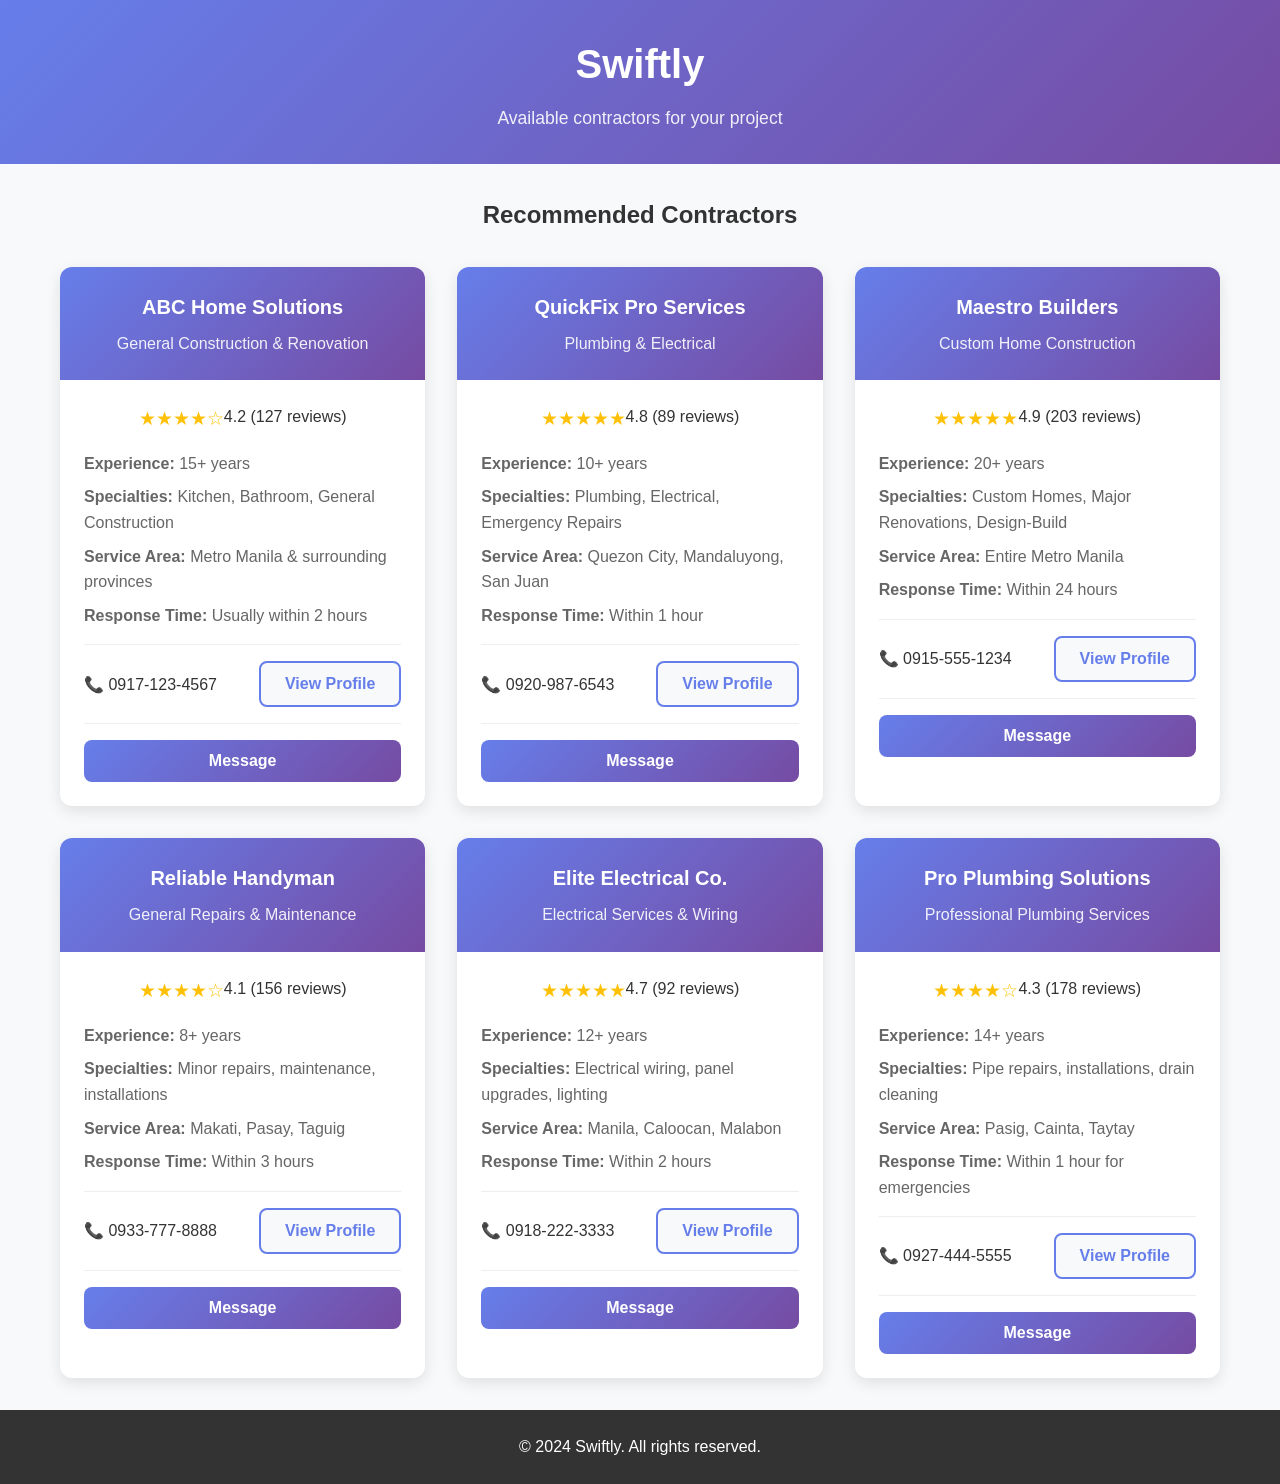
==== candidates.html @ 51036b0f "Initial commit: Swiftly home services platform - Complete login/registration page with tab switching" ====
<!DOCTYPE html>
<html lang="en">
<head>
    <meta charset="UTF-8">
    <meta name="viewport" content="width=device-width, initial-scale=1.0">
    <title>Swiftly - Available Contractors</title>
    <link rel="stylesheet" href="css/style.css">
</head>
<body>
    <header>
        <div class="container">
            <h1 class="logo">Swiftly</h1>
            <p class="tagline">Available contractors for your project</p>
        </div>
    </header>

    <main>
        <section class="candidates-section">
            <div class="container">
                <h2 class="text-center mb-2">Recommended Contractors</h2>
                
                <div class="contractor-grid">
                    <!-- Contractor 1 -->
                    <div class="contractor-card">
                        <div class="contractor-header">
                            <h3 class="contractor-name">ABC Home Solutions</h3>
                            <p class="contractor-specialty">General Construction & Renovation</p>
                        </div>
                        <div class="contractor-body">
                            <div class="rating">
                                <span class="star">★</span>
                                <span class="star">★</span>
                                <span class="star">★</span>
                                <span class="star">★</span>
                                <span class="star">☆</span>
                                <span>4.2 (127 reviews)</span>
                            </div>
                            <div class="contractor-info">
                                <p><strong>Experience:</strong> 15+ years</p>
                                <p><strong>Specialties:</strong> Kitchen, Bathroom, General Construction</p>
                                <p><strong>Service Area:</strong> Metro Manila & surrounding provinces</p>
                                <p><strong>Response Time:</strong> Usually within 2 hours</p>
                            </div>
                            <div class="contact-info">
                                <span>📞 0917-123-4567</span>
                                <button class="btn btn-secondary" onclick="selectContractor('1')">View Profile</button>
                            </div>
                            <div class="contact-info">
                                <button class="btn btn-primary" onclick="openMessaging('1')">Message</button>
                            </div>
                        </div>
                    </div>

                    <!-- Contractor 2 -->
                    <div class="contractor-card">
                        <div class="contractor-header">
                            <h3 class="contractor-name">QuickFix Pro Services</h3>
                            <p class="contractor-specialty">Plumbing & Electrical</p>
                        </div>
                        <div class="contractor-body">
                            <div class="rating">
                                <span class="star">★</span>
                                <span class="star">★</span>
                                <span class="star">★</span>
                                <span class="star">★</span>
                                <span class="star">★</span>
                                <span>4.8 (89 reviews)</span>
                            </div>
                            <div class="contractor-info">
                                <p><strong>Experience:</strong> 10+ years</p>
                                <p><strong>Specialties:</strong> Plumbing, Electrical, Emergency Repairs</p>
                                <p><strong>Service Area:</strong> Quezon City, Mandaluyong, San Juan</p>
                                <p><strong>Response Time:</strong> Within 1 hour</p>
                            </div>
                            <div class="contact-info">
                                <span>📞 0920-987-6543</span>
                                <button class="btn btn-secondary" onclick="selectContractor('2')">View Profile</button>
                            </div>
                            <div class="contact-info">
                                <button class="btn btn-primary" onclick="openMessaging('2')">Message</button>
                            </div>
                        </div>
                    </div>

                    <!-- Contractor 3 -->
                    <div class="contractor-card">
                        <div class="contractor-header">
                            <h3 class="contractor-name">Maestro Builders</h3>
                            <p class="contractor-specialty">Custom Home Construction</p>
                        </div>
                        <div class="contractor-body">
                            <div class="rating">
                                <span class="star">★</span>
                                <span class="star">★</span>
                                <span class="star">★</span>
                                <span class="star">★</span>
                                <span class="star">★</span>
                                <span>4.9 (203 reviews)</span>
                            </div>
                            <div class="contractor-info">
                                <p><strong>Experience:</strong> 20+ years</p>
                                <p><strong>Specialties:</strong> Custom Homes, Major Renovations, Design-Build</p>
                                <p><strong>Service Area:</strong> Entire Metro Manila</p>
                                <p><strong>Response Time:</strong> Within 24 hours</p>
                            </div>
                            <div class="contact-info">
                                <span>📞 0915-555-1234</span>
                                <button class="btn btn-secondary" onclick="selectContractor('3')">View Profile</button>
                            </div>
                            <div class="contact-info">
                                <button class="btn btn-primary" onclick="openMessaging('3')">Message</button>
                            </div>
                        </div>
                    </div>

                    <!-- Contractor 4 -->
                    <div class="contractor-card">
                        <div class="contractor-header">
                            <h3 class="contractor-name">Reliable Handyman</h3>
                            <p class="contractor-specialty">General Repairs & Maintenance</p>
                        </div>
                        <div class="contractor-body">
                            <div class="rating">
                                <span class="star">★</span>
                                <span class="star">★</span>
                                <span class="star">★</span>
                                <span class="star">★</span>
                                <span class="star">☆</span>
                                <span>4.1 (156 reviews)</span>
                            </div>
                            <div class="contractor-info">
                                <p><strong>Experience:</strong> 8+ years</p>
                                <p><strong>Specialties:</strong> Minor repairs, maintenance, installations</p>
                                <p><strong>Service Area:</strong> Makati, Pasay, Taguig</p>
                                <p><strong>Response Time:</strong> Within 3 hours</p>
                            </div>
                            <div class="contact-info">
                                <span>📞 0933-777-8888</span>
                                <button class="btn btn-secondary" onclick="selectContractor('4')">View Profile</button>
                            </div>
                            <div class="contact-info">
                                <button class="btn btn-primary" onclick="openMessaging('4')">Message</button>
                            </div>
                        </div>
                    </div>

                    <!-- Contractor 5 -->
                    <div class="contractor-card">
                        <div class="contractor-header">
                            <h3 class="contractor-name">Elite Electrical Co.</h3>
                            <p class="contractor-specialty">Electrical Services & Wiring</p>
                        </div>
                        <div class="contractor-body">
                            <div class="rating">
                                <span class="star">★</span>
                                <span class="star">★</span>
                                <span class="star">★</span>
                                <span class="star">★</span>
                                <span class="star">★</span>
                                <span>4.7 (92 reviews)</span>
                            </div>
                            <div class="contractor-info">
                                <p><strong>Experience:</strong> 12+ years</p>
                                <p><strong>Specialties:</strong> Electrical wiring, panel upgrades, lighting</p>
                                <p><strong>Service Area:</strong> Manila, Caloocan, Malabon</p>
                                <p><strong>Response Time:</strong> Within 2 hours</p>
                            </div>
                            <div class="contact-info">
                                <span>📞 0918-222-3333</span>
                                <button class="btn btn-secondary" onclick="selectContractor('5')">View Profile</button>
                            </div>
                            <div class="contact-info">
                                <button class="btn btn-primary" onclick="openMessaging('5')">Message</button>
                            </div>
                        </div>
                    </div>

                    <!-- Contractor 6 -->
                    <div class="contractor-card">
                        <div class="contractor-header">
                            <h3 class="contractor-name">Pro Plumbing Solutions</h3>
                            <p class="contractor-specialty">Professional Plumbing Services</p>
                        </div>
                        <div class="contractor-body">
                            <div class="rating">
                                <span class="star">★</span>
                                <span class="star">★</span>
                                <span class="star">★</span>
                                <span class="star">★</span>
                                <span class="star">☆</span>
                                <span>4.3 (178 reviews)</span>
                            </div>
                            <div class="contractor-info">
                                <p><strong>Experience:</strong> 14+ years</p>
                                <p><strong>Specialties:</strong> Pipe repairs, installations, drain cleaning</p>
                                <p><strong>Service Area:</strong> Pasig, Cainta, Taytay</p>
                                <p><strong>Response Time:</strong> Within 1 hour for emergencies</p>
                            </div>
                            <div class="contact-info">
                                <span>📞 0927-444-5555</span>
                                <button class="btn btn-secondary" onclick="selectContractor('6')">View Profile</button>
                            </div>
                            <div class="contact-info">
                                <button class="btn btn-primary" onclick="openMessaging('6')">Message</button>
                            </div>
                        </div>
                    </div>
                </div>
            </div>
        </section>
    </main>

    <footer>
        <div class="container">
            <p>&copy; 2024 Swiftly. All rights reserved.</p>
        </div>
    </footer>

    <script src="js/script.js"></script>
</body>
</html>
---- css/style.css ----
/* Reset and Base Styles */
* {
    margin: 0;
    padding: 0;
    box-sizing: border-box;
}

body {
    font-family: 'Segoe UI', Tahoma, Geneva, Verdana, sans-serif;
    line-height: 1.6;
    color: #333;
    background-color: #f8f9fa;
}

.container {
    max-width: 1200px;
    margin: 0 auto;
    padding: 0 20px;
}

/* Header Styles */
header {
    background: linear-gradient(135deg, #667eea 0%, #764ba2 100%);
    color: white;
    padding: 2rem 0;
    text-align: center;
}

.logo {
    font-size: 2.5rem;
    font-weight: bold;
    margin-bottom: 0.5rem;
}

.tagline {
    font-size: 1.1rem;
    opacity: 0.9;
}

/* Main Content */
main {
    min-height: calc(100vh - 200px);
    padding: 2rem 0;
}

/* Authentication Section */
.auth-section {
    display: flex;
    justify-content: center;
    align-items: center;
    min-height: 60vh;
}

.auth-container {
    background: white;
    border-radius: 12px;
    box-shadow: 0 10px 30px rgba(0, 0, 0, 0.1);
    overflow: hidden;
    width: 100%;
    max-width: 450px;
}

.auth-tabs {
    display: flex;
    background: #f8f9fa;
}

.tab-btn {
    flex: 1;
    padding: 1rem;
    border: none;
    background: transparent;
    cursor: pointer;
    font-size: 1rem;
    font-weight: 600;
    color: #666;
    transition: all 0.3s ease;
}

.tab-btn.active {
    background: white;
    color: #667eea;
    border-bottom: 3px solid #667eea;
}

.auth-forms {
    padding: 2rem;
}

.auth-form {
    display: none;
}

.auth-form.active {
    display: block;
}

.auth-form h2 {
    text-align: center;
    margin-bottom: 1.5rem;
    color: #333;
}

.form-group {
    margin-bottom: 1.5rem;
}

.form-group label {
    display: block;
    margin-bottom: 0.5rem;
    font-weight: 600;
    color: #555;
}

.form-group input {
    width: 100%;
    padding: 0.75rem;
    border: 2px solid #e1e5e9;
    border-radius: 8px;
    font-size: 1rem;
    transition: border-color 0.3s ease;
}

.form-group input:focus {
    outline: none;
    border-color: #667eea;
}

/* Button Styles */
.btn {
    display: inline-block;
    padding: 0.75rem 1.5rem;
    border: none;
    border-radius: 8px;
    font-size: 1rem;
    font-weight: 600;
    cursor: pointer;
    transition: all 0.3s ease;
    text-decoration: none;
    text-align: center;
}

.btn-primary {
    background: linear-gradient(135deg, #667eea 0%, #764ba2 100%);
    color: white;
    width: 100%;
}

.btn-primary:hover {
    transform: translateY(-2px);
    box-shadow: 0 5px 15px rgba(102, 126, 234, 0.3);
}

.btn-secondary {
    background: #f8f9fa;
    color: #667eea;
    border: 2px solid #667eea;
}

.btn-secondary:hover {
    background: #667eea;
    color: white;
}

/* Footer */
footer {
    background: #333;
    color: white;
    text-align: center;
    padding: 1.5rem 0;
    margin-top: auto;
}

/* Category Grid Styles */
.category-grid {
    display: grid;
    grid-template-columns: repeat(auto-fit, minmax(250px, 1fr));
    gap: 2rem;
    margin-top: 2rem;
}

.category-card {
    background: white;
    border-radius: 12px;
    padding: 2rem;
    text-align: center;
    box-shadow: 0 5px 15px rgba(0, 0, 0, 0.1);
    transition: transform 0.3s ease, box-shadow 0.3s ease;
    cursor: pointer;
}

.category-card:hover {
    transform: translateY(-5px);
    box-shadow: 0 10px 30px rgba(0, 0, 0, 0.15);
}

.category-icon {
    font-size: 3rem;
    margin-bottom: 1rem;
}

.category-title {
    font-size: 1.25rem;
    font-weight: 600;
    color: #333;
    margin-bottom: 0.5rem;
}

.category-description {
    color: #666;
    font-size: 0.9rem;
}

/* Contractor Cards */
.contractor-grid {
    display: grid;
    grid-template-columns: repeat(auto-fit, minmax(300px, 1fr));
    gap: 2rem;
    margin-top: 2rem;
}

.contractor-card {
    background: white;
    border-radius: 12px;
    overflow: hidden;
    box-shadow: 0 5px 15px rgba(0, 0, 0, 0.1);
    transition: transform 0.3s ease;
}

.contractor-card:hover {
    transform: translateY(-5px);
}

.contractor-header {
    background: linear-gradient(135deg, #667eea 0%, #764ba2 100%);
    color: white;
    padding: 1.5rem;
    text-align: center;
}

.contractor-name {
    font-size: 1.25rem;
    font-weight: 600;
    margin-bottom: 0.5rem;
}

.contractor-specialty {
    opacity: 0.9;
}

.contractor-body {
    padding: 1.5rem;
}

.rating {
    display: flex;
    justify-content: center;
    margin-bottom: 1rem;
}

.star {
    color: #ffc107;
    font-size: 1.2rem;
}

.contractor-info {
    margin-bottom: 1rem;
}

.contractor-info p {
    margin-bottom: 0.5rem;
    color: #666;
}

.contact-info {
    display: flex;
    justify-content: space-between;
    align-items: center;
    margin-top: 1rem;
    padding-top: 1rem;
    border-top: 1px solid #eee;
}

/* Problem Form Styles */
.problem-section {
    display: flex;
    justify-content: center;
    align-items: center;
    min-height: 60vh;
}

.problem-container {
    background: white;
    border-radius: 12px;
    box-shadow: 0 10px 30px rgba(0, 0, 0, 0.1);
    padding: 2rem;
    width: 100%;
    max-width: 600px;
}

.form-group textarea {
    width: 100%;
    padding: 0.75rem;
    border: 2px solid #e1e5e9;
    border-radius: 8px;
    font-size: 1rem;
    font-family: inherit;
    resize: vertical;
    transition: border-color 0.3s ease;
}

.form-group textarea:focus {
    outline: none;
    border-color: #667eea;
}

.form-group select {
    width: 100%;
    padding: 0.75rem;
    border: 2px solid #e1e5e9;
    border-radius: 8px;
    font-size: 1rem;
    background: white;
    cursor: pointer;
    transition: border-color 0.3s ease;
}

.form-group select:focus {
    outline: none;
    border-color: #667eea;
}

/* Profile Page Styles */
.profile-section {
    padding: 2rem 0;
}

.profile-container {
    background: white;
    border-radius: 12px;
    box-shadow: 0 10px 30px rgba(0, 0, 0, 0.1);
    overflow: hidden;
}

.profile-header {
    background: linear-gradient(135deg, #667eea 0%, #764ba2 100%);
    color: white;
    padding: 2rem;
    display: flex;
    justify-content: space-between;
    align-items: center;
    flex-wrap: wrap;
}

.profile-info h2 {
    font-size: 2rem;
    margin-bottom: 0.5rem;
}

.profile-info p {
    opacity: 0.9;
    margin-bottom: 1rem;
}

.profile-actions {
    display: flex;
    gap: 1rem;
    flex-wrap: wrap;
}

.profile-content {
    padding: 2rem;
}

.profile-details h3 {
    color: #333;
    margin-bottom: 1rem;
    margin-top: 2rem;
}

.profile-details h3:first-child {
    margin-top: 0;
}

.business-info p,
.contact-details p {
    margin-bottom: 0.75rem;
    color: #666;
}

.services-list {
    list-style: none;
    padding: 0;
}

.services-list li {
    padding: 0.5rem 0;
    border-bottom: 1px solid #eee;
    color: #666;
}

.services-list li:before {
    content: "✓";
    color: #667eea;
    font-weight: bold;
    margin-right: 0.5rem;
}

.reviews-section {
    margin-top: 1rem;
}

.review {
    background: #f8f9fa;
    border-radius: 8px;
    padding: 1.5rem;
    margin-bottom: 1rem;
}

.review-header {
    display: flex;
    justify-content: space-between;
    align-items: center;
    margin-bottom: 0.75rem;
}

.reviewer-name {
    font-weight: 600;
    color: #333;
}

.review-rating {
    display: flex;
}

.review-text {
    color: #666;
    line-height: 1.6;
    margin-bottom: 0.5rem;
}

.review-date {
    font-size: 0.85rem;
    color: #999;
}

/* Responsive Design */
@media (max-width: 768px) {
    .container {
        padding: 0 15px;
    }
    
    .logo {
        font-size: 2rem;
    }
    
    .category-grid,
    .contractor-grid {
        grid-template-columns: 1fr;
        gap: 1.5rem;
    }
    
    .auth-container {
        margin: 1rem;
    }
    
    .problem-container {
        margin: 1rem;
        padding: 1.5rem;
    }
    
    .profile-header {
        flex-direction: column;
        text-align: center;
        gap: 1.5rem;
    }
    
    .profile-actions {
        justify-content: center;
    }
    
    .profile-content {
        padding: 1.5rem;
    }
}

/* Utility Classes */
.text-center {
    text-align: center;
}

.mb-2 {
    margin-bottom: 2rem;
}

.mt-2 {
    margin-top: 2rem;
}
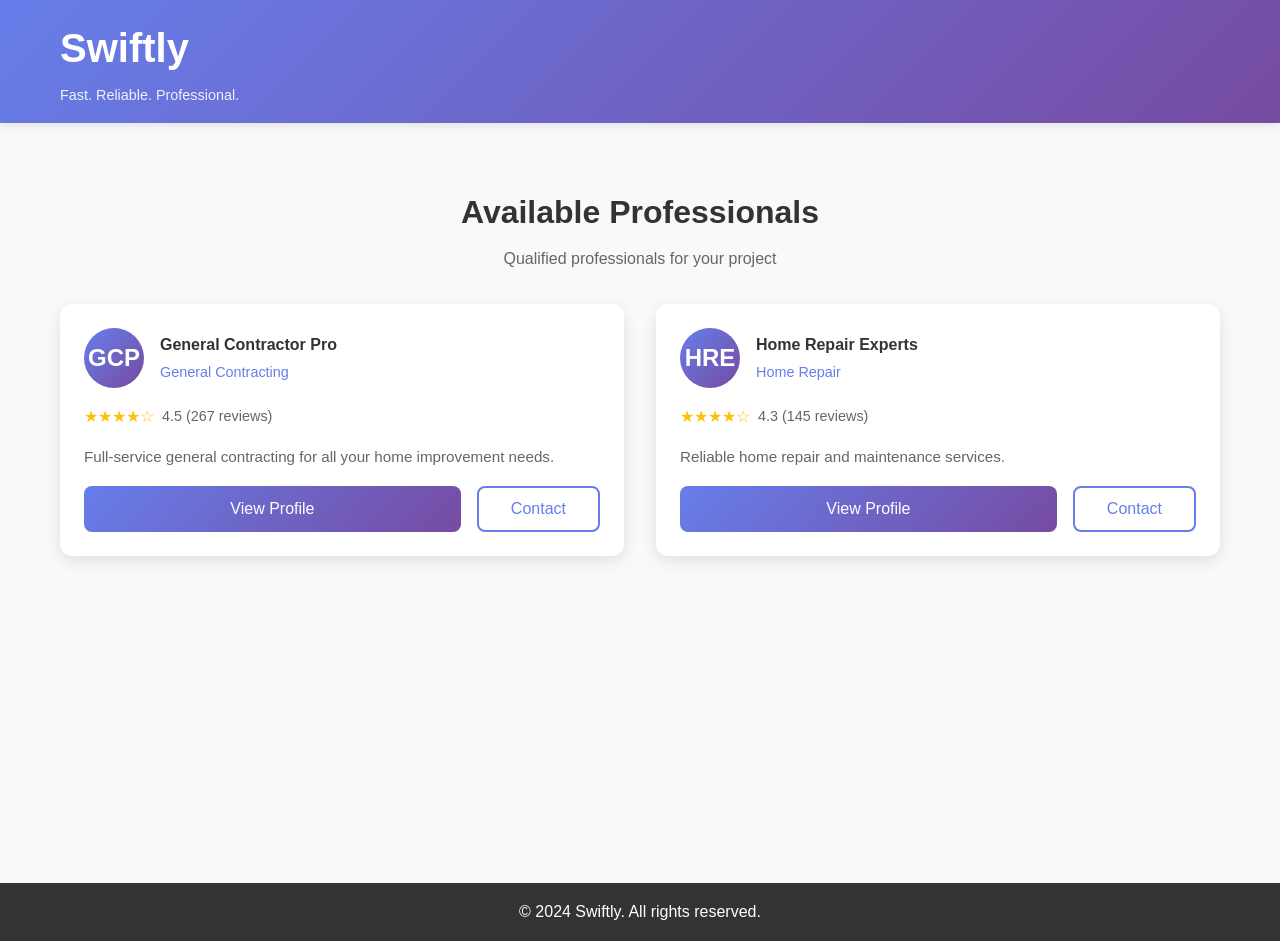
==== commit 94b33402: "Initial commit: Complete Swiftly website with all pages and features - Login/registration system wit" ====
--- a/candidates.html
+++ b/candidates.html
@@ -3,208 +3,29 @@
 <head>
     <meta charset="UTF-8">
     <meta name="viewport" content="width=device-width, initial-scale=1.0">
-    <title>Swiftly - Available Contractors</title>
+    <title>Swiftly - Available Professionals</title>
     <link rel="stylesheet" href="css/style.css">
 </head>
 <body>
     <header>
         <div class="container">
-            <h1 class="logo">Swiftly</h1>
-            <p class="tagline">Available contractors for your project</p>
+            <div class="logo">
+                <h1>Swiftly</h1>
+                <p>Fast. Reliable. Professional.</p>
+            </div>
         </div>
     </header>
 
     <main>
         <section class="candidates-section">
             <div class="container">
-                <h2 class="text-center mb-2">Recommended Contractors</h2>
-                
-                <div class="contractor-grid">
-                    <!-- Contractor 1 -->
-                    <div class="contractor-card">
-                        <div class="contractor-header">
-                            <h3 class="contractor-name">ABC Home Solutions</h3>
-                            <p class="contractor-specialty">General Construction & Renovation</p>
-                        </div>
-                        <div class="contractor-body">
-                            <div class="rating">
-                                <span class="star">★</span>
-                                <span class="star">★</span>
-                                <span class="star">★</span>
-                                <span class="star">★</span>
-                                <span class="star">☆</span>
-                                <span>4.2 (127 reviews)</span>
-                            </div>
-                            <div class="contractor-info">
-                                <p><strong>Experience:</strong> 15+ years</p>
-                                <p><strong>Specialties:</strong> Kitchen, Bathroom, General Construction</p>
-                                <p><strong>Service Area:</strong> Metro Manila & surrounding provinces</p>
-                                <p><strong>Response Time:</strong> Usually within 2 hours</p>
-                            </div>
-                            <div class="contact-info">
-                                <span>📞 0917-123-4567</span>
-                                <button class="btn btn-secondary" onclick="selectContractor('1')">View Profile</button>
-                            </div>
-                            <div class="contact-info">
-                                <button class="btn btn-primary" onclick="openMessaging('1')">Message</button>
-                            </div>
-                        </div>
-                    </div>
-
-                    <!-- Contractor 2 -->
-                    <div class="contractor-card">
-                        <div class="contractor-header">
-                            <h3 class="contractor-name">QuickFix Pro Services</h3>
-                            <p class="contractor-specialty">Plumbing & Electrical</p>
-                        </div>
-                        <div class="contractor-body">
-                            <div class="rating">
-                                <span class="star">★</span>
-                                <span class="star">★</span>
-                                <span class="star">★</span>
-                                <span class="star">★</span>
-                                <span class="star">★</span>
-                                <span>4.8 (89 reviews)</span>
-                            </div>
-                            <div class="contractor-info">
-                                <p><strong>Experience:</strong> 10+ years</p>
-                                <p><strong>Specialties:</strong> Plumbing, Electrical, Emergency Repairs</p>
-                                <p><strong>Service Area:</strong> Quezon City, Mandaluyong, San Juan</p>
-                                <p><strong>Response Time:</strong> Within 1 hour</p>
-                            </div>
-                            <div class="contact-info">
-                                <span>📞 0920-987-6543</span>
-                                <button class="btn btn-secondary" onclick="selectContractor('2')">View Profile</button>
-                            </div>
-                            <div class="contact-info">
-                                <button class="btn btn-primary" onclick="openMessaging('2')">Message</button>
-                            </div>
-                        </div>
-                    </div>
-
-                    <!-- Contractor 3 -->
-                    <div class="contractor-card">
-                        <div class="contractor-header">
-                            <h3 class="contractor-name">Maestro Builders</h3>
-                            <p class="contractor-specialty">Custom Home Construction</p>
-                        </div>
-                        <div class="contractor-body">
-                            <div class="rating">
-                                <span class="star">★</span>
-                                <span class="star">★</span>
-                                <span class="star">★</span>
-                                <span class="star">★</span>
-                                <span class="star">★</span>
-                                <span>4.9 (203 reviews)</span>
-                            </div>
-                            <div class="contractor-info">
-                                <p><strong>Experience:</strong> 20+ years</p>
-                                <p><strong>Specialties:</strong> Custom Homes, Major Renovations, Design-Build</p>
-                                <p><strong>Service Area:</strong> Entire Metro Manila</p>
-                                <p><strong>Response Time:</strong> Within 24 hours</p>
-                            </div>
-                            <div class="contact-info">
-                                <span>📞 0915-555-1234</span>
-                                <button class="btn btn-secondary" onclick="selectContractor('3')">View Profile</button>
-                            </div>
-                            <div class="contact-info">
-                                <button class="btn btn-primary" onclick="openMessaging('3')">Message</button>
-                            </div>
-                        </div>
-                    </div>
-
-                    <!-- Contractor 4 -->
-                    <div class="contractor-card">
-                        <div class="contractor-header">
-                            <h3 class="contractor-name">Reliable Handyman</h3>
-                            <p class="contractor-specialty">General Repairs & Maintenance</p>
-                        </div>
-                        <div class="contractor-body">
-                            <div class="rating">
-                                <span class="star">★</span>
-                                <span class="star">★</span>
-                                <span class="star">★</span>
-                                <span class="star">★</span>
-                                <span class="star">☆</span>
-                                <span>4.1 (156 reviews)</span>
-                            </div>
-                            <div class="contractor-info">
-                                <p><strong>Experience:</strong> 8+ years</p>
-                                <p><strong>Specialties:</strong> Minor repairs, maintenance, installations</p>
-                                <p><strong>Service Area:</strong> Makati, Pasay, Taguig</p>
-                                <p><strong>Response Time:</strong> Within 3 hours</p>
-                            </div>
-                            <div class="contact-info">
-                                <span>📞 0933-777-8888</span>
-                                <button class="btn btn-secondary" onclick="selectContractor('4')">View Profile</button>
-                            </div>
-                            <div class="contact-info">
-                                <button class="btn btn-primary" onclick="openMessaging('4')">Message</button>
-                            </div>
-                        </div>
-                    </div>
-
-                    <!-- Contractor 5 -->
-                    <div class="contractor-card">
-                        <div class="contractor-header">
-                            <h3 class="contractor-name">Elite Electrical Co.</h3>
-                            <p class="contractor-specialty">Electrical Services & Wiring</p>
-                        </div>
-                        <div class="contractor-body">
-                            <div class="rating">
-                                <span class="star">★</span>
-                                <span class="star">★</span>
-                                <span class="star">★</span>
-                                <span class="star">★</span>
-                                <span class="star">★</span>
-                                <span>4.7 (92 reviews)</span>
-                            </div>
-                            <div class="contractor-info">
-                                <p><strong>Experience:</strong> 12+ years</p>
-                                <p><strong>Specialties:</strong> Electrical wiring, panel upgrades, lighting</p>
-                                <p><strong>Service Area:</strong> Manila, Caloocan, Malabon</p>
-                                <p><strong>Response Time:</strong> Within 2 hours</p>
-                            </div>
-                            <div class="contact-info">
-                                <span>📞 0918-222-3333</span>
-                                <button class="btn btn-secondary" onclick="selectContractor('5')">View Profile</button>
-                            </div>
-                            <div class="contact-info">
-                                <button class="btn btn-primary" onclick="openMessaging('5')">Message</button>
-                            </div>
-                        </div>
-                    </div>
-
-                    <!-- Contractor 6 -->
-                    <div class="contractor-card">
-                        <div class="contractor-header">
-                            <h3 class="contractor-name">Pro Plumbing Solutions</h3>
-                            <p class="contractor-specialty">Professional Plumbing Services</p>
-                        </div>
-                        <div class="contractor-body">
-                            <div class="rating">
-                                <span class="star">★</span>
-                                <span class="star">★</span>
-                                <span class="star">★</span>
-                                <span class="star">★</span>
-                                <span class="star">☆</span>
-                                <span>4.3 (178 reviews)</span>
-                            </div>
-                            <div class="contractor-info">
-                                <p><strong>Experience:</strong> 14+ years</p>
-                                <p><strong>Specialties:</strong> Pipe repairs, installations, drain cleaning</p>
-                                <p><strong>Service Area:</strong> Pasig, Cainta, Taytay</p>
-                                <p><strong>Response Time:</strong> Within 1 hour for emergencies</p>
-                            </div>
-                            <div class="contact-info">
-                                <span>📞 0927-444-5555</span>
-                                <button class="btn btn-secondary" onclick="selectContractor('6')">View Profile</button>
-                            </div>
-                            <div class="contact-info">
-                                <button class="btn btn-primary" onclick="openMessaging('6')">Message</button>
-                            </div>
-                        </div>
-                    </div>
+                <div class="page-header">
+                    <h2>Available Professionals</h2>
+                    <p id="categoryDescription">Find the right professional for your needs</p>
+                </div>
+
+                <div class="candidates-grid" id="candidatesGrid">
+                    <!-- Candidates will be dynamically loaded here -->
                 </div>
             </div>
         </section>
@@ -217,5 +38,248 @@
     </footer>
 
     <script src="js/script.js"></script>
+    <script>
+        // Hardcoded contractor data (ready for Firestore migration)
+        const contractors = {
+            'kitchen': [
+                {
+                    id: 1,
+                    name: 'John Smith',
+                    businessName: 'Smith Kitchen Solutions',
+                    specialty: 'Kitchen Remodeling',
+                    rating: 4.8,
+                    reviewCount: 127,
+                    description: 'Specializing in modern kitchen designs and renovations. Over 15 years of experience.',
+                    phone: '+1-555-0123',
+                    email: 'john@smithkitchen.com',
+                    verified: true,
+                    available: true
+                },
+                {
+                    id: 2,
+                    name: 'Maria Garcia',
+                    businessName: 'Garcia Home Improvements',
+                    specialty: 'Kitchen & Bathroom',
+                    rating: 4.6,
+                    reviewCount: 89,
+                    description: 'Full-service home improvement with focus on quality craftsmanship and customer satisfaction.',
+                    phone: '+1-555-0124',
+                    email: 'maria@garciahome.com',
+                    verified: true,
+                    available: true
+                },
+                {
+                    id: 3,
+                    name: 'David Chen',
+                    businessName: 'Chen Construction',
+                    specialty: 'Custom Cabinetry',
+                    rating: 4.9,
+                    reviewCount: 203,
+                    description: 'Expert in custom cabinetry and woodworking. Premium materials and attention to detail.',
+                    phone: '+1-555-0125',
+                    email: 'david@chenconstruction.com',
+                    verified: true,
+                    available: false
+                }
+            ],
+            'bathroom': [
+                {
+                    id: 4,
+                    name: 'Lisa Johnson',
+                    businessName: 'Johnson Bathrooms',
+                    specialty: 'Bathroom Renovation',
+                    rating: 4.7,
+                    reviewCount: 156,
+                    description: 'Complete bathroom renovations from plumbing to finishing touches.',
+                    phone: '+1-555-0126',
+                    email: 'lisa@johnsonbath.com',
+                    verified: true,
+                    available: true
+                },
+                {
+                    id: 5,
+                    name: 'Robert Taylor',
+                    businessName: 'Taylor Plumbing & Bath',
+                    specialty: 'Plumbing & Bathroom',
+                    rating: 4.5,
+                    reviewCount: 94,
+                    description: 'Licensed plumber specializing in bathroom installations and repairs.',
+                    phone: '+1-555-0127',
+                    email: 'robert@taylorplumbing.com',
+                    verified: true,
+                    available: true
+                }
+            ],
+            'plumbing': [
+                {
+                    id: 6,
+                    name: 'Mike Wilson',
+                    businessName: 'Wilson Plumbing Services',
+                    specialty: 'Emergency Plumbing',
+                    rating: 4.8,
+                    reviewCount: 312,
+                    description: '24/7 emergency plumbing services. Licensed and insured.',
+                    phone: '+1-555-0128',
+                    email: 'mike@wilsonplumbing.com',
+                    verified: true,
+                    available: true
+                },
+                {
+                    id: 7,
+                    name: 'Tom Anderson',
+                    businessName: 'Anderson Plumbing',
+                    specialty: 'Residential Plumbing',
+                    rating: 4.4,
+                    reviewCount: 78,
+                    description: 'Reliable residential plumbing repairs and installations.',
+                    phone: '+1-555-0129',
+                    email: 'tom@andersonplumbing.com',
+                    verified: false,
+                    available: true
+                }
+            ],
+            'electrical': [
+                {
+                    id: 8,
+                    name: 'James Brown',
+                    businessName: 'Brown Electrical Solutions',
+                    specialty: 'Residential Electrical',
+                    rating: 4.9,
+                    reviewCount: 189,
+                    description: 'Licensed electrician with 20+ years of experience in residential electrical work.',
+                    phone: '+1-555-0130',
+                    email: 'james@brownelectrical.com',
+                    verified: true,
+                    available: true
+                },
+                {
+                    id: 9,
+                    name: 'Kevin Martinez',
+                    businessName: 'Martinez Electric',
+                    specialty: 'Commercial & Residential',
+                    rating: 4.6,
+                    reviewCount: 134,
+                    description: 'Full-service electrical contractor for both commercial and residential projects.',
+                    phone: '+1-555-0131',
+                    email: 'kevin@martinezelectric.com',
+                    verified: true,
+                    available: false
+                }
+            ],
+            'default': [
+                {
+                    id: 10,
+                    name: 'General Contractor Pro',
+                    businessName: 'GC Professional Services',
+                    specialty: 'General Contracting',
+                    rating: 4.5,
+                    reviewCount: 267,
+                    description: 'Full-service general contracting for all your home improvement needs.',
+                    phone: '+1-555-0132',
+                    email: 'info@gcpro.com',
+                    verified: true,
+                    available: true
+                },
+                {
+                    id: 11,
+                    name: 'Home Repair Experts',
+                    businessName: 'HRE Solutions',
+                    specialty: 'Home Repair',
+                    rating: 4.3,
+                    reviewCount: 145,
+                    description: 'Reliable home repair and maintenance services.',
+                    phone: '+1-555-0133',
+                    email: 'service@hre.com',
+                    verified: false,
+                    available: true
+                }
+            ]
+        };
+
+        // Get URL parameters
+        const urlParams = new URLSearchParams(window.location.search);
+        const category = urlParams.get('category');
+        const subcategory = urlParams.get('subcategory');
+
+        // Update page header
+        function updatePageHeader() {
+            const categoryDescriptions = {
+                'kitchen': 'Kitchen remodeling and installation specialists',
+                'bathroom': 'Bathroom renovation and plumbing experts',
+                'plumbing': 'Professional plumbing services',
+                'electrical': 'Licensed electrical contractors',
+                'hvac': 'Heating, ventilation, and air conditioning specialists',
+                'roofing': 'Roofing repair and installation experts',
+                'flooring': 'Flooring installation and repair services',
+                'windows': 'Window and door installation specialists'
+            };
+
+            const description = categoryDescriptions[subcategory] || 'Qualified professionals for your project';
+            document.getElementById('categoryDescription').textContent = description;
+        }
+
+        // Render contractor cards
+        function renderContractors(contractorList) {
+            const grid = document.getElementById('candidatesGrid');
+            grid.innerHTML = '';
+
+            contractorList.forEach(contractor => {
+                const card = document.createElement('div');
+                card.className = 'contractor-card';
+                
+                const stars = '★'.repeat(Math.floor(contractor.rating)) + 
+                             '☆'.repeat(5 - Math.floor(contractor.rating));
+                
+                card.innerHTML = `
+                    <div class="contractor-header">
+                        <div class="contractor-avatar">${contractor.name.split(' ').map(n => n[0]).join('')}</div>
+                        <div class="contractor-info">
+                            <h4>${contractor.name}</h4>
+                            <div class="specialty">${contractor.specialty}</div>
+                        </div>
+                    </div>
+                    <div class="rating">
+                        <span class="stars">${stars}</span>
+                        <span class="rating-score">${contractor.rating} (${contractor.reviewCount} reviews)</span>
+                    </div>
+                    <div class="contractor-description">${contractor.description}</div>
+                    <div class="contractor-actions">
+                        <button class="btn btn-primary" onclick="viewProfile(${contractor.id})">View Profile</button>
+                        <button class="btn btn-outline" onclick="contactContractor('${contractor.phone}')">Contact</button>
+                    </div>
+                `;
+                
+                grid.appendChild(card);
+            });
+        }
+
+        // View contractor profile
+        function viewProfile(contractorId) {
+            window.location.href = `profile.html?id=${contractorId}`;
+        }
+
+        // Contact contractor (placeholder)
+        function contactContractor(phone) {
+            alert(`Contact: ${phone}\n\nThis is a placeholder. In the full version, this would open a messaging system or provide more contact options.`);
+        }
+
+        // Initialize page
+        document.addEventListener('DOMContentLoaded', () => {
+            updatePageHeader();
+            
+            // Get contractors for the selected subcategory
+            let selectedContractors = contractors[subcategory] || contractors['default'];
+            
+            // Sort by rating and availability
+            selectedContractors = selectedContractors
+                .sort((a, b) => {
+                    if (a.available && !b.available) return -1;
+                    if (!a.available && b.available) return 1;
+                    return b.rating - a.rating;
+                });
+            
+            renderContractors(selectedContractors);
+        });
+    </script>
 </body>
 </html>
--- a/css/style.css
+++ b/css/style.css
@@ -22,24 +22,24 @@
 header {
     background: linear-gradient(135deg, #667eea 0%, #764ba2 100%);
     color: white;
-    padding: 2rem 0;
-    text-align: center;
-}
-
-.logo {
+    padding: 1rem 0;
+    box-shadow: 0 2px 10px rgba(0,0,0,0.1);
+}
+
+.logo h1 {
     font-size: 2.5rem;
-    font-weight: bold;
-    margin-bottom: 0.5rem;
-}
-
-.tagline {
-    font-size: 1.1rem;
+    font-weight: 700;
+    margin-bottom: 0.25rem;
+}
+
+.logo p {
+    font-size: 0.9rem;
     opacity: 0.9;
 }
 
 /* Main Content */
 main {
-    min-height: calc(100vh - 200px);
+    min-height: calc(100vh - 140px);
     padding: 2rem 0;
 }
 
@@ -48,13 +48,13 @@
     display: flex;
     justify-content: center;
     align-items: center;
-    min-height: 60vh;
+    padding: 2rem 0;
 }
 
 .auth-container {
     background: white;
     border-radius: 12px;
-    box-shadow: 0 10px 30px rgba(0, 0, 0, 0.1);
+    box-shadow: 0 10px 30px rgba(0,0,0,0.1);
     overflow: hidden;
     width: 100%;
     max-width: 450px;
@@ -63,6 +63,7 @@
 .auth-tabs {
     display: flex;
     background: #f8f9fa;
+    border-bottom: 1px solid #e9ecef;
 }
 
 .tab-btn {
@@ -72,22 +73,27 @@
     background: transparent;
     cursor: pointer;
     font-size: 1rem;
-    font-weight: 600;
-    color: #666;
+    font-weight: 500;
     transition: all 0.3s ease;
+    border-bottom: 3px solid transparent;
 }
 
 .tab-btn.active {
     background: white;
     color: #667eea;
-    border-bottom: 3px solid #667eea;
-}
-
-.auth-forms {
+    border-bottom-color: #667eea;
+}
+
+.tab-btn:hover {
+    background: #e9ecef;
+}
+
+.tab-btn.active:hover {
+    background: white;
+}
+
+.auth-form {
     padding: 2rem;
-}
-
-.auth-form {
     display: none;
 }
 
@@ -99,6 +105,7 @@
     text-align: center;
     margin-bottom: 1.5rem;
     color: #333;
+    font-size: 1.8rem;
 }
 
 .form-group {
@@ -108,14 +115,14 @@
 .form-group label {
     display: block;
     margin-bottom: 0.5rem;
-    font-weight: 600;
+    font-weight: 500;
     color: #555;
 }
 
 .form-group input {
     width: 100%;
     padding: 0.75rem;
-    border: 2px solid #e1e5e9;
+    border: 2px solid #e9ecef;
     border-radius: 8px;
     font-size: 1rem;
     transition: border-color 0.3s ease;
@@ -126,18 +133,17 @@
     border-color: #667eea;
 }
 
-/* Button Styles */
 .btn {
     display: inline-block;
-    padding: 0.75rem 1.5rem;
+    padding: 0.75rem 2rem;
     border: none;
     border-radius: 8px;
     font-size: 1rem;
-    font-weight: 600;
+    font-weight: 500;
     cursor: pointer;
+    text-decoration: none;
+    text-align: center;
     transition: all 0.3s ease;
-    text-decoration: none;
-    text-align: center;
 }
 
 .btn-primary {
@@ -148,18 +154,23 @@
 
 .btn-primary:hover {
     transform: translateY(-2px);
-    box-shadow: 0 5px 15px rgba(102, 126, 234, 0.3);
-}
-
-.btn-secondary {
-    background: #f8f9fa;
-    color: #667eea;
-    border: 2px solid #667eea;
-}
-
-.btn-secondary:hover {
-    background: #667eea;
-    color: white;
+    box-shadow: 0 5px 15px rgba(102, 126, 234, 0.4);
+}
+
+.auth-switch {
+    text-align: center;
+    margin-top: 1rem;
+    color: #666;
+}
+
+.auth-switch a {
+    color: #667eea;
+    text-decoration: none;
+    font-weight: 500;
+}
+
+.auth-switch a:hover {
+    text-decoration: underline;
 }
 
 /* Footer */
@@ -167,11 +178,15 @@
     background: #333;
     color: white;
     text-align: center;
-    padding: 1.5rem 0;
+    padding: 1rem 0;
     margin-top: auto;
 }
 
-/* Category Grid Styles */
+/* Category Selection Page */
+.category-section {
+    padding: 2rem 0;
+}
+
 .category-grid {
     display: grid;
     grid-template-columns: repeat(auto-fit, minmax(250px, 1fr));
@@ -184,14 +199,16 @@
     border-radius: 12px;
     padding: 2rem;
     text-align: center;
-    box-shadow: 0 5px 15px rgba(0, 0, 0, 0.1);
+    box-shadow: 0 5px 15px rgba(0,0,0,0.1);
     transition: transform 0.3s ease, box-shadow 0.3s ease;
     cursor: pointer;
+    text-decoration: none;
+    color: inherit;
 }
 
 .category-card:hover {
     transform: translateY(-5px);
-    box-shadow: 0 10px 30px rgba(0, 0, 0, 0.15);
+    box-shadow: 0 10px 25px rgba(0,0,0,0.15);
 }
 
 .category-icon {
@@ -199,138 +216,170 @@
     margin-bottom: 1rem;
 }
 
-.category-title {
-    font-size: 1.25rem;
-    font-weight: 600;
-    color: #333;
+.category-card h3 {
     margin-bottom: 0.5rem;
-}
-
-.category-description {
+    color: #333;
+}
+
+.category-card p {
     color: #666;
     font-size: 0.9rem;
 }
 
-/* Contractor Cards */
-.contractor-grid {
-    display: grid;
-    grid-template-columns: repeat(auto-fit, minmax(300px, 1fr));
-    gap: 2rem;
-    margin-top: 2rem;
-}
-
-.contractor-card {
+/* Problem Description Page */
+.problem-section {
+    padding: 2rem 0;
+}
+
+.problem-form {
     background: white;
     border-radius: 12px;
-    overflow: hidden;
-    box-shadow: 0 5px 15px rgba(0, 0, 0, 0.1);
-    transition: transform 0.3s ease;
-}
-
-.contractor-card:hover {
-    transform: translateY(-5px);
-}
-
-.contractor-header {
-    background: linear-gradient(135deg, #667eea 0%, #764ba2 100%);
-    color: white;
-    padding: 1.5rem;
-    text-align: center;
-}
-
-.contractor-name {
-    font-size: 1.25rem;
-    font-weight: 600;
-    margin-bottom: 0.5rem;
-}
-
-.contractor-specialty {
-    opacity: 0.9;
-}
-
-.contractor-body {
-    padding: 1.5rem;
-}
-
-.rating {
-    display: flex;
-    justify-content: center;
-    margin-bottom: 1rem;
-}
-
-.star {
-    color: #ffc107;
-    font-size: 1.2rem;
-}
-
-.contractor-info {
-    margin-bottom: 1rem;
-}
-
-.contractor-info p {
-    margin-bottom: 0.5rem;
-    color: #666;
-}
-
-.contact-info {
-    display: flex;
-    justify-content: space-between;
-    align-items: center;
-    margin-top: 1rem;
-    padding-top: 1rem;
-    border-top: 1px solid #eee;
-}
-
-/* Problem Form Styles */
-.problem-section {
-    display: flex;
-    justify-content: center;
-    align-items: center;
-    min-height: 60vh;
-}
-
-.problem-container {
-    background: white;
-    border-radius: 12px;
-    box-shadow: 0 10px 30px rgba(0, 0, 0, 0.1);
     padding: 2rem;
-    width: 100%;
+    box-shadow: 0 5px 15px rgba(0,0,0,0.1);
     max-width: 600px;
-}
-
-.form-group textarea {
+    margin: 0 auto;
+}
+
+.problem-form h2 {
+    margin-bottom: 1.5rem;
+    color: #333;
+}
+
+ textarea {
     width: 100%;
     padding: 0.75rem;
-    border: 2px solid #e1e5e9;
+    border: 2px solid #e9ecef;
     border-radius: 8px;
     font-size: 1rem;
     font-family: inherit;
     resize: vertical;
-    transition: border-color 0.3s ease;
-}
-
-.form-group textarea:focus {
+    min-height: 120px;
+}
+
+ textarea:focus {
     outline: none;
     border-color: #667eea;
 }
 
-.form-group select {
-    width: 100%;
-    padding: 0.75rem;
-    border: 2px solid #e1e5e9;
-    border-radius: 8px;
-    font-size: 1rem;
-    background: white;
-    cursor: pointer;
-    transition: border-color 0.3s ease;
-}
-
-.form-group select:focus {
-    outline: none;
-    border-color: #667eea;
-}
-
-/* Profile Page Styles */
+/* Candidates Page */
+.candidates-section {
+    padding: 2rem 0;
+}
+
+.page-header {
+    text-align: center;
+    margin-bottom: 2rem;
+}
+
+.page-header h2 {
+    font-size: 2rem;
+    color: #333;
+    margin-bottom: 0.5rem;
+}
+
+.page-header p {
+    color: #666;
+}
+
+.candidates-grid {
+    display: grid;
+    grid-template-columns: repeat(auto-fit, minmax(350px, 1fr));
+    gap: 2rem;
+    margin-top: 2rem;
+}
+
+.contractor-card {
+    background: white;
+    border-radius: 12px;
+    padding: 1.5rem;
+    box-shadow: 0 5px 15px rgba(0,0,0,0.1);
+    transition: transform 0.3s ease;
+}
+
+.contractor-card:hover {
+    transform: translateY(-3px);
+}
+
+.contractor-header {
+    display: flex;
+    align-items: center;
+    margin-bottom: 1rem;
+}
+
+.contractor-avatar {
+    width: 60px;
+    height: 60px;
+    border-radius: 50%;
+    background: linear-gradient(135deg, #667eea 0%, #764ba2 100%);
+    display: flex;
+    align-items: center;
+    justify-content: center;
+    color: white;
+    font-size: 1.5rem;
+    font-weight: bold;
+    margin-right: 1rem;
+}
+
+.contractor-info h4 {
+    margin-bottom: 0.25rem;
+    color: #333;
+}
+
+.contractor-info .specialty {
+    color: #667eea;
+    font-size: 0.9rem;
+}
+
+.rating {
+    display: flex;
+    align-items: center;
+    margin-bottom: 1rem;
+}
+
+.stars {
+    color: #ffc107;
+    margin-right: 0.5rem;
+}
+
+.rating-score {
+    color: #666;
+    font-size: 0.9rem;
+}
+
+.contractor-description {
+    color: #666;
+    margin-bottom: 1rem;
+    font-size: 0.95rem;
+}
+
+.contractor-actions {
+    display: flex;
+    gap: 1rem;
+}
+
+.btn-secondary {
+    background: #6c757d;
+    color: white;
+    flex: 1;
+}
+
+.btn-secondary:hover {
+    background: #5a6268;
+}
+
+.btn-outline {
+    background: transparent;
+    color: #667eea;
+    border: 2px solid #667eea;
+    flex: 1;
+}
+
+.btn-outline:hover {
+    background: #667eea;
+    color: white;
+}
+
+/* Profile Page */
 .profile-section {
     padding: 2rem 0;
 }
@@ -338,110 +387,53 @@
 .profile-container {
     background: white;
     border-radius: 12px;
-    box-shadow: 0 10px 30px rgba(0, 0, 0, 0.1);
+    box-shadow: 0 5px 15px rgba(0,0,0,0.1);
     overflow: hidden;
+    max-width: 800px;
+    margin: 0 auto;
 }
 
 .profile-header {
     background: linear-gradient(135deg, #667eea 0%, #764ba2 100%);
     color: white;
     padding: 2rem;
-    display: flex;
-    justify-content: space-between;
-    align-items: center;
-    flex-wrap: wrap;
-}
-
-.profile-info h2 {
-    font-size: 2rem;
-    margin-bottom: 0.5rem;
-}
-
-.profile-info p {
-    opacity: 0.9;
+    text-align: center;
+}
+
+.profile-avatar {
+    width: 100px;
+    height: 100px;
+    border-radius: 50%;
+    background: white;
+    display: flex;
+    align-items: center;
+    justify-content: center;
+    margin: 0 auto 1rem;
+    font-size: 2.5rem;
+    color: #667eea;
+    font-weight: bold;
+}
+
+.profile-body {
+    padding: 2rem;
+}
+
+.contact-info {
+    margin-bottom: 2rem;
+}
+
+.contact-item {
+    display: flex;
+    align-items: center;
     margin-bottom: 1rem;
-}
-
-.profile-actions {
-    display: flex;
-    gap: 1rem;
-    flex-wrap: wrap;
-}
-
-.profile-content {
-    padding: 2rem;
-}
-
-.profile-details h3 {
-    color: #333;
-    margin-bottom: 1rem;
-    margin-top: 2rem;
-}
-
-.profile-details h3:first-child {
-    margin-top: 0;
-}
-
-.business-info p,
-.contact-details p {
-    margin-bottom: 0.75rem;
-    color: #666;
-}
-
-.services-list {
-    list-style: none;
-    padding: 0;
-}
-
-.services-list li {
-    padding: 0.5rem 0;
-    border-bottom: 1px solid #eee;
-    color: #666;
-}
-
-.services-list li:before {
-    content: "✓";
-    color: #667eea;
-    font-weight: bold;
-    margin-right: 0.5rem;
-}
-
-.reviews-section {
-    margin-top: 1rem;
-}
-
-.review {
+    padding: 0.75rem;
     background: #f8f9fa;
     border-radius: 8px;
-    padding: 1.5rem;
-    margin-bottom: 1rem;
-}
-
-.review-header {
-    display: flex;
-    justify-content: space-between;
-    align-items: center;
-    margin-bottom: 0.75rem;
-}
-
-.reviewer-name {
-    font-weight: 600;
-    color: #333;
-}
-
-.review-rating {
-    display: flex;
-}
-
-.review-text {
-    color: #666;
-    line-height: 1.6;
-    margin-bottom: 0.5rem;
-}
-
-.review-date {
-    font-size: 0.85rem;
-    color: #999;
+}
+
+.contact-icon {
+    margin-right: 1rem;
+    color: #667eea;
 }
 
 /* Responsive Design */
@@ -450,49 +442,38 @@
         padding: 0 15px;
     }
     
-    .logo {
+    .logo h1 {
         font-size: 2rem;
     }
     
-    .category-grid,
-    .contractor-grid {
+    .category-grid {
+        grid-template-columns: repeat(auto-fit, minmax(200px, 1fr));
+        gap: 1rem;
+    }
+    
+    .candidates-grid {
         grid-template-columns: 1fr;
-        gap: 1.5rem;
     }
     
     .auth-container {
-        margin: 1rem;
-    }
-    
-    .problem-container {
-        margin: 1rem;
+        margin: 0 1rem;
+    }
+}
+
+@media (max-width: 480px) {
+    .category-card {
         padding: 1.5rem;
     }
     
+    .contractor-actions {
+        flex-direction: column;
+    }
+    
     .profile-header {
-        flex-direction: column;
-        text-align: center;
-        gap: 1.5rem;
-    }
-    
-    .profile-actions {
-        justify-content: center;
-    }
-    
-    .profile-content {
         padding: 1.5rem;
     }
-}
-
-/* Utility Classes */
-.text-center {
-    text-align: center;
-}
-
-.mb-2 {
-    margin-bottom: 2rem;
-}
-
-.mt-2 {
-    margin-top: 2rem;
-}
+    
+    .profile-body {
+        padding: 1.5rem;
+    }
+}
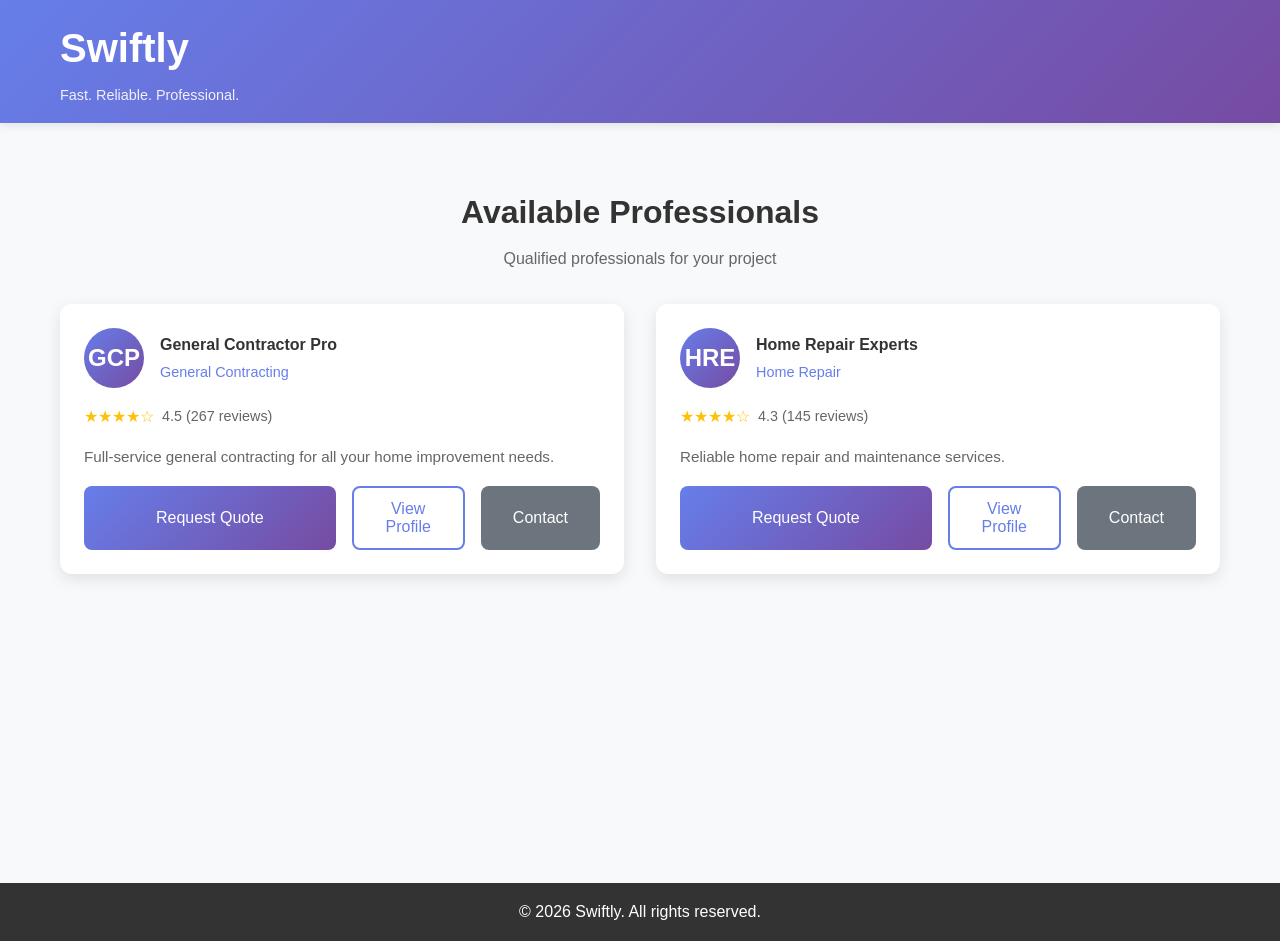
==== commit 6dc0825d: "Implement improved job request system to prevent accidental hiring - Add new job-requests.html page " ====
--- a/candidates.html
+++ b/candidates.html
@@ -33,7 +33,7 @@
 
     <footer>
         <div class="container">
-            <p>&copy; 2024 Swiftly. All rights reserved.</p>
+            <p>&copy; 2026 Swiftly. All rights reserved.</p>
         </div>
     </footer>
 
@@ -244,13 +244,44 @@
                     </div>
                     <div class="contractor-description">${contractor.description}</div>
                     <div class="contractor-actions">
-                        <button class="btn btn-primary" onclick="viewProfile(${contractor.id})">View Profile</button>
-                        <button class="btn btn-outline" onclick="contactContractor('${contractor.phone}')">Contact</button>
+                        <button class="btn btn-primary" onclick="requestQuote(${contractor.id})">Request Quote</button>
+                        <button class="btn btn-outline" onclick="viewProfile(${contractor.id})">View Profile</button>
+                        <button class="btn btn-secondary" onclick="contactContractor('${contractor.phone}')">Contact</button>
                     </div>
                 `;
                 
                 grid.appendChild(card);
             });
+        }
+
+        // Request quote from contractor
+        function requestQuote(contractorId) {
+            const contractor = contractors[subcategory]?.find(c => c.id === contractorId) || 
+                             contractors['default']?.find(c => c.id === contractorId);
+            
+            if (contractor) {
+                const confirmed = confirm(`Send job request to ${contractor.name}?\n\nThis will:\n1. Send your job details to this contractor\n2. They can respond with a quote and timeline\n3. You'll receive a notification when they respond\n4. You can compare multiple responses before hiring`);
+                
+                if (confirmed) {
+                    // Get job details from session storage or URL params
+                    const urlParams = new URLSearchParams(window.location.search);
+                    const category = urlParams.get('category');
+                    const subcategory = urlParams.get('subcategory');
+                    
+                    alert(`Job request sent to ${contractor.name}!\n\nYou can track all your job requests and responses in the "My Job Requests" section.\n\n(Placeholder - would integrate with Firestore)`);
+                    
+                    // In real implementation, this would:
+                    // 1. Create a job request in Firestore
+                    // 2. Send notification to contractor
+                    // 3. Update job status to "pending_response"
+                    // 4. Redirect to job requests page
+                    
+                    // For now, redirect to job requests page
+                    setTimeout(() => {
+                        window.location.href = 'job-requests.html';
+                    }, 2000);
+                }
+            }
         }
 
         // View contractor profile
--- a/css/style.css
+++ b/css/style.css
@@ -24,6 +24,7 @@
     color: white;
     padding: 1rem 0;
     box-shadow: 0 2px 10px rgba(0,0,0,0.1);
+    position: relative;
 }
 
 .logo h1 {
@@ -35,6 +36,13 @@
 .logo p {
     font-size: 0.9rem;
     opacity: 0.9;
+}
+
+.user-nav {
+    position: absolute;
+    right: 20px;
+    top: 50%;
+    transform: translateY(-50%);
 }
 
 /* Main Content */
